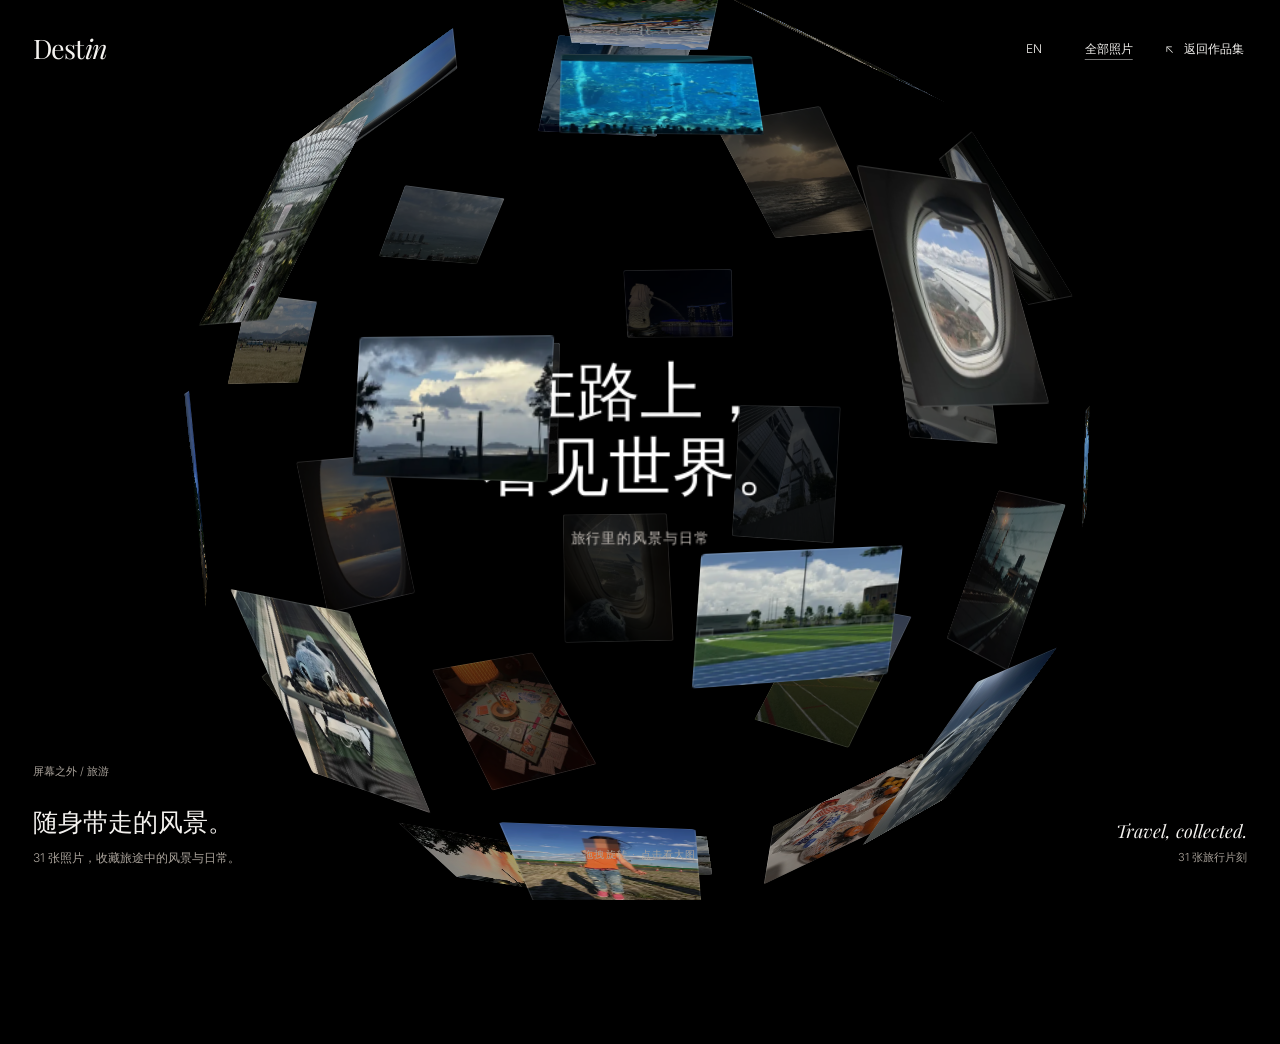
==== travel/index.html @ 28b04e1b "Add complete travel album with an interactive photo sphere" ====
<!doctype html>
<html lang="zh-CN">
<head>
<meta charset="utf-8">
<meta name="viewport" content="width=device-width,initial-scale=1,viewport-fit=cover">
<meta name="theme-color" content="#000000">
<meta name="description" content="Destin 的旅行相册，收藏旅途中的风景与日常。拖拽照片球，探索全部旅行照片。">
<title>Destin | 旅行相册</title>
<link rel="icon" href="data:image/svg+xml,%3Csvg xmlns='http://www.w3.org/2000/svg' viewBox='0 0 64 64'%3E%3Crect width='64' height='64' rx='4' fill='black'/%3E%3Ctext x='16' y='46' font-family='Georgia' font-size='44' fill='%23f4f2ef'%3ED%3C/text%3E%3C/svg%3E">
<link rel="preconnect" href="https://fonts.googleapis.com">
<link rel="preconnect" href="https://fonts.gstatic.com" crossorigin>
<link id="fontStyles" rel="preload" as="style" href="https://fonts.googleapis.com/css2?family=Playfair+Display:ital,wght@0,400;0,500;1,400&family=Inter:wght@300;400;500&display=swap">
<style>
:root{--ink:#f4f2ef;--dim:#aaa39b;--line:rgba(244,242,239,.28);--pad:clamp(14px,2.6vw,34px);--ease:cubic-bezier(.22,.61,.36,1);--serif:"Playfair Display","Songti SC",SimSun,serif;--sans:Inter,"PingFang SC","Microsoft YaHei",sans-serif;--hw:min(56vw,640px);--persp:1150px;--cw:150px;--st:env(safe-area-inset-top,0px);--sb:env(safe-area-inset-bottom,0px);--sl:env(safe-area-inset-left,0px);--sr:env(safe-area-inset-right,0px)}
*{box-sizing:border-box}html{background:#000;color-scheme:dark;scrollbar-gutter:stable}body{margin:0;background:#000;color:var(--ink);font:300 14px/1.6 var(--sans);-webkit-font-smoothing:antialiased;overflow-x:hidden;min-height:100dvh}body.locked{overflow:hidden}button,a{-webkit-tap-highlight-color:transparent;touch-action:manipulation}button{font:inherit;color:inherit;border:0;background:none;cursor:pointer}a{color:inherit;text-decoration:none}button,a{min-height:44px}button:focus-visible,a:focus-visible,[tabindex]:focus-visible{outline:2px solid var(--ink);outline-offset:6px}button:active{opacity:.7}[hidden]{display:none!important}figure,p,h1,h2{margin:0}img{display:block}button:disabled{opacity:.3;cursor:default}.sr-only{position:absolute;width:1px;height:1px;overflow:hidden;clip-path:inset(50%);white-space:nowrap}.skip-link{position:fixed;top:10px;left:10px;z-index:400;padding:10px;background:var(--ink);color:#000;transform:translateY(-150%)}.skip-link:focus{transform:none}
#scrolltrack{height:116vh;height:116dvh;pointer-events:none}#stage{position:fixed;inset:0;z-index:10;perspective:var(--persp);perspective-origin:50% 50%;overflow:hidden;touch-action:none;transition:opacity .5s var(--ease)}#world{position:absolute;top:50%;left:50%;width:0;height:0;transform-style:preserve-3d;will-change:transform}#orb{position:absolute;top:0;left:0;width:0;height:0;transform-style:preserve-3d}#headline{position:absolute;top:0;left:0;width:var(--hw);margin-left:calc(var(--hw)/-2);text-align:center;font:400 clamp(26px,3.8vw,56px)/1.2 var(--serif);color:#fff;pointer-events:none;transform-style:preserve-3d;text-shadow:0 2px 34px #000;user-select:none}#headline .inner{position:absolute;top:0;left:0;width:100%;transform:translateY(-50%)}#headline .word{display:block;opacity:0;transform:translateY(.3em);filter:blur(5px);transition:opacity 1s,transform 1s var(--ease),filter 1s;transition-delay:calc(.15s + var(--i)*.08s)}.revealed #headline .word{opacity:1;transform:none;filter:none}#headline small{display:block;margin-top:20px;font:300 11px/1.6 var(--sans);letter-spacing:.08em;color:#c4beb8}
.card{position:absolute;top:0;left:0;width:var(--cw);height:calc(var(--cw)/1.5);margin-left:calc(var(--cw)/-2);margin-top:calc(var(--cw)/-3);padding:0;min-height:0;backface-visibility:visible}.card.portrait{height:calc(var(--cw)*1.25);margin-top:calc(var(--cw)*-.625)}.card figure{position:relative;width:100%;height:100%;overflow:hidden;border-radius:3px;background:#101010;transition:transform .5s var(--ease)}.card:hover figure,.card:focus-visible figure{transform:scale(1.045)}.card img{width:100%;height:100%;object-fit:cover;user-select:none;pointer-events:none;opacity:0;transition:opacity .5s}.card img.in{opacity:1}.card figure:after{content:"";position:absolute;inset:0;border-radius:3px;background:rgba(0,0,0,var(--d,0));box-shadow:inset 0 0 0 1px rgba(255,255,255,.12);pointer-events:none}.vig{position:fixed;inset:0;z-index:12;pointer-events:none;background:radial-gradient(ellipse 88% 92% at 50% 50%,transparent 48%,rgba(0,0,0,.26) 80%,rgba(0,0,0,.72) 100%)}
header{position:fixed;top:0;left:0;right:0;z-index:60;display:flex;align-items:flex-start;justify-content:space-between;padding:calc(var(--pad)*.8 + var(--st)) calc(var(--pad) + var(--sr)) 8px calc(var(--pad) + var(--sl));mix-blend-mode:difference}.wordmark{display:inline-flex;align-items:center;font:400 clamp(23px,2.1vw,29px)/1 var(--serif);letter-spacing:-.035em}.wordmark em{font-weight:400}.header-actions{display:flex;align-items:center;gap:26px}header button,header .back{font-size:12px;padding:0 3px}.back{display:inline-flex;align-items:center;gap:10px}.language{min-width:44px}#viewBtn{text-decoration:underline;text-underline-offset:6px;text-decoration-color:#777}.chrome{opacity:0;transition:opacity .8s}.revealed .chrome{opacity:1}.album-note{position:fixed;left:calc(var(--pad) + var(--sl));bottom:calc(var(--pad) + var(--sb));z-index:55;max-width:300px}.album-note .breadcrumb{font-size:11px;color:var(--dim);margin-bottom:12px}.breadcrumb a{display:inline-flex;align-items:center}.album-note h2{font:400 25px/1.2 var(--serif);margin-bottom:12px}.album-note p{font-size:12px;color:var(--dim)}.count-note{position:fixed;right:calc(var(--pad) + var(--sr));bottom:calc(var(--pad) + var(--sb));z-index:55;text-align:right;color:var(--dim);font-size:11px}.count-note em{display:block;color:var(--ink);font:italic 18px/1.5 var(--serif);margin-bottom:4px}.cue{position:fixed;bottom:calc(var(--pad) + var(--sb) + 5px);left:50%;transform:translateX(-50%);z-index:54;font-size:10px;letter-spacing:.12em;color:var(--dim)}
#grid{position:fixed;inset:0;z-index:20;background:#000;overflow:auto;padding:120px var(--pad) calc(60px + var(--sb));visibility:hidden;opacity:0;pointer-events:none;transition:opacity .5s}.gridview #grid{visibility:visible;opacity:1;pointer-events:auto}.gridview #stage{opacity:0;pointer-events:none}.gridview .vig,.gridview .album-note,.gridview .count-note,.gridview .cue{visibility:hidden}.grid-intro{max-width:1680px;margin:0 auto 38px}.grid-intro h2{font:400 clamp(30px,4vw,48px)/1.2 var(--serif);margin-bottom:12px}.grid-intro p{font-size:12px;color:var(--dim)}.photos{max-width:1680px;margin:auto;display:grid;grid-template-columns:repeat(auto-fill,minmax(230px,1fr));gap:36px 18px}.tile{display:block;min-width:0;padding:0;text-align:left}.tile figure{aspect-ratio:3/2;overflow:hidden;border-radius:3px;background:#101010}.tile img{width:100%;height:100%;object-fit:cover;opacity:.85;transition:transform .6s var(--ease),opacity .5s}.tile:hover img,.tile:focus-visible img{transform:scale(1.035);opacity:1}.tile .tile-caption{display:flex;justify-content:space-between;gap:14px;margin-top:10px;font-size:12px}.tile-caption span:last-child{font-size:10px;color:var(--dim)}
#viewer{position:fixed;inset:0;z-index:90;padding:calc(70px + var(--st)) var(--pad) calc(24px + var(--sb));display:flex;flex-direction:column;align-items:center;justify-content:center;opacity:0;pointer-events:none;transition:opacity .35s}.viewing #viewer{opacity:1;pointer-events:auto}.viewer-scrim{position:absolute;inset:0}.plate{position:relative;width:min(88vw,1400px);max-width:100%;transition:transform .55s var(--ease),opacity .35s;transform-origin:center}.frame{height:min(74dvh,850px);position:relative;display:flex;align-items:center;justify-content:center}.full-photo{width:100%;height:100%;object-fit:contain;touch-action:pan-y pinch-zoom;filter:drop-shadow(0 22px 40px #000)}.close{position:fixed;top:calc(var(--pad) + var(--st));right:calc(var(--pad) + var(--sr));padding:8px 16px;min-height:44px;border:1px solid var(--line);border-radius:3px;background:rgba(0,0,0,.85);z-index:2;font-size:12px}.close:hover{border-color:var(--ink)}.viewer-meta{display:flex;align-items:center;justify-content:space-between;gap:24px;margin:18px auto 0;max-width:1100px}.viewer-title{min-width:0}#viewerTitle{font:400 clamp(20px,2.2vw,28px)/1.3 var(--serif)}#viewerStatus{color:var(--dim);font-size:11px;margin-top:4px;min-height:18px}.viewer-nav{display:flex;align-items:center;gap:22px;flex:none}.viewer-nav button{min-width:44px;min-height:44px;font-size:25px;border:1px solid var(--line);border-radius:3px}.viewer-nav button:hover{border-color:var(--ink)}#counter{font-size:11px;color:var(--dim);min-width:50px;text-align:center}.viewing header,.viewing .album-note,.viewing .count-note,.viewing .cue{visibility:hidden}.viewing #grid .photos,.viewing #grid .grid-intro{opacity:.1}.viewing #headline{opacity:0!important}
#splash{position:fixed;inset:0;z-index:200;display:grid;place-content:center;justify-items:center;gap:24px;background:#000;transition:opacity .45s}.mark{font:400 48px var(--serif)}.loading-line{width:160px;height:1px;background:#333}.loading-line span{display:block;width:100%;height:100%;background:var(--ink);transform:scaleX(0);transform-origin:left;transition:transform .25s}.loading-label{font-size:11px;color:var(--dim)}#splash.out{opacity:0;pointer-events:none}#dot{position:fixed;top:0;left:0;width:19px;height:19px;margin:-9.5px;border-radius:50%;mix-blend-mode:difference;background:#d6d4d1;z-index:300;pointer-events:none;opacity:0;display:none;transition:width .3s,height .3s,margin .3s,background .3s,border .3s;border:1px solid transparent}#dot.wide{width:50px;height:50px;margin:-25px;background:rgba(244,242,239,.14);border-color:rgba(244,242,239,.75)}.cursor-ready #dot{opacity:1}
@media(hover:hover) and (pointer:fine){#dot{display:block}}@media(pointer:coarse){#stage{touch-action:pan-y}}@media(max-width:900px){.header-actions{gap:16px}.album-note{max-width:240px}.photos{grid-template-columns:repeat(3,minmax(0,1fr));gap:28px 12px}.plate{width:94vw}.frame{height:70dvh}.viewer-meta{gap:20px}.viewer-nav{gap:12px}}
@media(max-width:768px){#headline{font-size:clamp(23px,6.3vw,36px)}.count-note{display:none}.back .back-label{display:none}.header-actions{gap:16px}.album-note h2{font-size:23px}.cue{display:none}.viewer-meta{align-items:flex-start}.viewer-nav{gap:8px}.viewer-nav button{font-size:22px}.photos{grid-template-columns:repeat(2,minmax(0,1fr))}}
@media(max-width:640px){:root{--hw:min(84vw,360px);--pad:clamp(14px,4vw,18px)}header button,header .back{font-size:11px}.header-actions{gap:10px}.back{gap:0;min-width:32px;justify-content:center}#headline small{font-size:9px;letter-spacing:.035em;margin-top:14px}.album-note{max-width:260px}.album-note .breadcrumb{font-size:10px;margin-bottom:8px}.album-note h2{font-size:22px;margin-bottom:8px}.album-note p{font-size:11px}.photos{gap:24px 10px}.tile .tile-caption{font-size:11px;display:block}.tile-caption span:last-child{display:block;margin-top:3px}#grid{padding-top:105px}.grid-intro{margin-bottom:28px}.grid-intro h2{font-size:32px}.grid-intro p{max-width:280px;font-size:11px}.frame{height:65dvh}.plate{width:100%}#viewer{padding-top:calc(76px + var(--st));justify-content:flex-start}.viewer-meta{gap:16px;flex-wrap:wrap;margin-top:16px}.viewer-title{flex:1 1 160px}#viewerTitle{font-size:21px}.viewer-nav{gap:7px}#counter{min-width:44px}.close{top:calc(14px + var(--st))}}
@media(max-width:380px){:root{--hw:min(88vw,320px)}.album-note p{max-width:225px}.header-actions{gap:6px}.wordmark{font-size:22px}.viewer-nav{margin-left:auto}.frame{height:59dvh}.photos{gap:24px 8px}}
@media(max-height:520px) and (orientation:landscape){.album-note,.count-note,.cue{display:none}#headline{font-size:clamp(19px,4.8vh,28px)}#headline small{margin-top:8px}header{padding-top:calc(8px + var(--st))}#viewer{padding:calc(45px + var(--st)) var(--pad) 12px;overflow:auto}.frame{height:61dvh}.viewer-meta{margin-top:8px}.close{top:8px}#viewerTitle{font-size:20px}.viewer-nav button{min-height:36px}.photos{grid-template-columns:repeat(4,minmax(0,1fr))}}
@media(prefers-reduced-motion:reduce){*,*:before,*:after{animation-duration:.01ms!important;transition-duration:.14s!important;transition-delay:0s!important;scroll-behavior:auto!important}#dot{display:none!important}}
</style>
</head>
<body class="locked">
<a class="skip-link" id="skipToPhotos" href="#collection">跳到全部照片</a>
<div id="scrolltrack"></div>
<main id="stage" aria-label="可拖拽旋转的旅行照片球"><div id="world"><div id="orb"></div><h1 id="headline"><span class="inner" id="headlineInner"></span></h1></div></main>
<div class="vig"></div>
<header class="chrome"><a class="wordmark" href="../#interests" aria-label="Destin 作品集">Dest<em>in</em></a><div class="header-actions"><button class="language" id="language" aria-label="Switch to English">EN</button><button id="viewBtn" aria-pressed="false">全部照片</button><a class="back" href="../#interests" id="back"><span aria-hidden="true">↖</span><span class="back-label" id="backLabel">返回作品集</span></a></div></header>
<aside class="album-note chrome"><div class="breadcrumb"><a href="../#interests" id="outsideLink">屏幕之外</a><span aria-hidden="true"> / </span><span id="travelLabel">旅游</span></div><h2 id="albumTitle">随身带走的风景。</h2><p id="albumDescription">31 张照片，收藏旅途中的风景与日常。</p></aside>
<div class="count-note chrome"><em>Travel, collected.</em><span id="albumCount">31 张旅行片刻</span></div><div class="cue chrome" id="dragCue" aria-hidden="true">拖拽旋转 · 点击看大图</div>
<section id="grid" aria-labelledby="collection" inert><div class="grid-intro"><h2 id="collection" tabindex="-1">旅行相册</h2><p id="collectionDescription">旅行里的大风景，也有小小的日常。</p></div><div class="photos" id="photos"></div></section>
<section id="viewer" role="dialog" aria-modal="true" aria-labelledby="viewerTitle" aria-hidden="true" inert><div class="viewer-scrim" id="viewerScrim"></div><button class="close" id="close">关闭</button><div class="plate" id="plate"><div class="frame"><img class="full-photo" id="fullPhoto" alt="" draggable="false"></div><div class="viewer-meta"><div class="viewer-title"><h2 id="viewerTitle"></h2><p id="viewerStatus" role="status"></p></div><div class="viewer-nav"><button id="previous" aria-label="上一张">←</button><span id="counter" aria-live="polite"></span><button id="next" aria-label="下一张">→</button></div></div></div></section>
<div id="splash"><div class="mark">Dest<em>in</em></div><div class="loading-line" role="progressbar" aria-label="加载旅行照片" aria-valuemin="0" aria-valuemax="100" aria-valuenow="0"><span id="progress"></span></div><div class="loading-label" id="loadingLabel">旅行相册</div></div>
<div id="dot" aria-hidden="true"></div>
<noscript><div style="position:fixed;inset:0;z-index:500;background:#000;padding:12vw"><h1>旅行相册</h1><p>开启 JavaScript 以浏览照片球。</p><a href="../#interests">返回作品集</a></div></noscript>
<script>
(() => {
'use strict';
// Preserve the portfolio's native CSS sphere, typography and counter-rotated title.
// DESIGN_VARIANCE: 8 / MOTION_INTENSITY: 7 / VISUAL_DENSITY: 3.
const PHOTOS = [{"id":1,"src":"photos/photo-01.webp","thumb":"photos/thumb-01.webp","width":1205,"height":1600,"zh":"停泊的彩色小船","en":"Boats at the marina"},{"id":2,"src":"photos/photo-02.webp","thumb":"photos/thumb-02.webp","width":1200,"height":1600,"zh":"风与帆","en":"Wind and sails"},{"id":3,"src":"photos/photo-03.webp","thumb":"photos/thumb-03.webp","width":1200,"height":1600,"zh":"树梢上的一片天空","en":"A circle of sky"},{"id":4,"src":"photos/photo-04.webp","thumb":"photos/thumb-04.webp","width":1200,"height":1600,"zh":"舷窗外的海岸","en":"Coastline from above"},{"id":5,"src":"photos/photo-05.webp","thumb":"photos/thumb-05.webp","width":1200,"height":1600,"zh":"海面上的落日","en":"Sunset on the water"},{"id":6,"src":"photos/photo-06.webp","thumb":"photos/thumb-06.webp","width":1600,"height":1200,"zh":"蓝色的水族世界","en":"A world in blue"},{"id":7,"src":"photos/photo-07.webp","thumb":"photos/thumb-07.webp","width":1600,"height":1200,"zh":"海湾与远山","en":"Across the bay"},{"id":8,"src":"photos/photo-08.webp","thumb":"photos/thumb-08.webp","width":1200,"height":1600,"zh":"云层之间","en":"Between the clouds"},{"id":9,"src":"photos/photo-09.webp","thumb":"photos/thumb-09.webp","width":1200,"height":1600,"zh":"绿意与瀑布","en":"A waterfall beneath the glass"},{"id":10,"src":"photos/photo-10.webp","thumb":"photos/thumb-10.webp","width":1600,"height":1200,"zh":"鱼尾狮前的夜色","en":"Night by the Merlion"},{"id":11,"src":"photos/photo-11.webp","thumb":"photos/thumb-11.webp","width":1200,"height":1600,"zh":"起飞之后","en":"After takeoff"},{"id":12,"src":"photos/photo-12.webp","thumb":"photos/thumb-12.webp","width":1600,"height":1200,"zh":"旷野与山","en":"An open field and mountains"},{"id":13,"src":"photos/photo-13.webp","thumb":"photos/thumb-13.webp","width":1200,"height":1600,"zh":"旅途中的地图","en":"A map along the way"},{"id":14,"src":"photos/photo-14.webp","thumb":"photos/thumb-14.webp","width":1600,"height":1200,"zh":"海边的云","en":"Clouds by the water"},{"id":15,"src":"photos/photo-15.webp","thumb":"photos/thumb-15.webp","width":1200,"height":1600,"zh":"潮水退去的地方","en":"Where the tide recedes"},{"id":16,"src":"photos/photo-16.webp","thumb":"photos/thumb-16.webp","width":1600,"height":1200,"zh":"树荫下看海","en":"The sea from the shade"},{"id":17,"src":"photos/photo-17.webp","thumb":"photos/thumb-17.webp","width":1200,"height":1600,"zh":"沿海的小路","en":"A path along the coast"},{"id":18,"src":"photos/photo-18.webp","thumb":"photos/thumb-18.webp","width":1200,"height":1600,"zh":"抬头看城市","en":"Looking up at the city"},{"id":19,"src":"photos/photo-19.webp","thumb":"photos/thumb-19.webp","width":1600,"height":1200,"zh":"蓝色跑道旁","en":"Beside the blue track"},{"id":20,"src":"photos/photo-20.webp","thumb":"photos/thumb-20.webp","width":1200,"height":1600,"zh":"舷窗里的黄昏","en":"Dusk through a window"},{"id":21,"src":"photos/photo-21.webp","thumb":"photos/thumb-21.webp","width":1200,"height":1600,"zh":"城市入夜时","en":"When the city lights up"},{"id":22,"src":"photos/photo-22.webp","thumb":"photos/thumb-22.webp","width":1200,"height":1600,"zh":"同行的小伙伴","en":"A little travel companion"},{"id":23,"src":"photos/photo-23.webp","thumb":"photos/thumb-23.webp","width":1200,"height":1600,"zh":"一起看向窗外","en":"Looking out together"},{"id":24,"src":"photos/photo-24.webp","thumb":"photos/thumb-24.webp","width":1200,"height":1600,"zh":"云海之上","en":"Above a sea of clouds"},{"id":25,"src":"photos/photo-25.webp","thumb":"photos/thumb-25.webp","width":1600,"height":1200,"zh":"江边的城市灯光","en":"City lights across the river"},{"id":26,"src":"photos/photo-26.webp","thumb":"photos/thumb-26.webp","width":1200,"height":1600,"zh":"晴天的运动场","en":"A field under clear skies"},{"id":27,"src":"photos/photo-27.webp","thumb":"photos/thumb-27.webp","width":1200,"height":1600,"zh":"阳光里的跳跃","en":"A jump in the sunshine"},{"id":28,"src":"photos/photo-28.webp","thumb":"photos/thumb-28.webp","width":1200,"height":1600,"zh":"旅途中的桌游时间","en":"A board-game break"},{"id":29,"src":"photos/photo-29.webp","thumb":"photos/thumb-29.webp","width":1200,"height":1600,"zh":"旅途里的零食与水果","en":"Snacks and fruit along the way"},{"id":30,"src":"photos/photo-30.webp","thumb":"photos/thumb-30.webp","width":900,"height":1600,"zh":"街道尽头的晚霞","en":"Sunset down the street"},{"id":31,"src":"photos/photo-31.webp","thumb":"photos/thumb-31.webp","width":1600,"height":900,"zh":"一起看远方","en":"Looking toward the horizon"}];
const $=id=>document.getElementById(id),body=document.body,reduced=matchMedia('(prefers-reduced-motion:reduce)'),coarse=matchMedia('(pointer:coarse)'),fine=matchMedia('(hover:hover) and (pointer:fine)');
const copy={zh:{title:'Destin | 旅行相册',headline:['在路上，','看见世界。'],sub:'旅行里的风景与日常',outside:'屏幕之外',travel:'旅游',albumTitle:'随身带走的风景。',description:`${PHOTOS.length} 张照片，收藏旅途中的风景与日常。`,count:`${PHOTOS.length} 张旅行片刻`,drag:'拖拽旋转 · 点击看大图',collection:'旅行相册',collectionDescription:'旅行里的大风景，也有小小的日常。',all:'全部照片',sphere:'空间画廊',back:'返回作品集',language:'Switch to English',close:'关闭',previous:'上一张',next:'下一张',stage:'可拖拽旋转的旅行照片球',skip:'跳到全部照片',loading:'加载旅行照片',open:'查看照片',waiting:'正在加载大图',failure:'大图暂时无法加载，正在显示预览。'},en:{title:'Destin | Travel, Collected',headline:['Out there,','looking closer.'],sub:'Scenes and everyday moments along the way',outside:'Outside the screen',travel:'Travel',albumTitle:'A little of everywhere.',description:`${PHOTOS.length} photographs of places and everyday moments.`,count:`${PHOTOS.length} moments along the way`,drag:'Drag to rotate · Click to look closer',collection:'Travel, collected.',collectionDescription:'Big views. Small moments. A little of life along the way.',all:'All photos',sphere:'Sphere view',back:'Back to portfolio',language:'切换至中文',close:'Close',previous:'Previous photo',next:'Next photo',stage:'Draggable three-dimensional travel photo gallery',skip:'Skip to all photos',loading:'Loading travel photos',open:'View photo',waiting:'Loading the full photograph',failure:'The full photograph is unavailable. Showing its preview.'}};
$('fontStyles').rel='stylesheet';
let lang='zh';try{lang=localStorage.getItem('destin-portfolio-language')==='en'?'en':'zh'}catch{}
let R=300,perspective=1150,camZ=0,yaw=0,pitch=0,vx=0,vy=0,drag=null,gridOpen=false,viewerOpen=false,active=0,source=null,previousFocus=null,token=0,closeTimer=0,revealed=false,rendered='',lastW=0,lastH=0,loaded=0;
const cards=[],tiles=[],GA=Math.PI*(3-Math.sqrt(5)),fullCache=new Map();
PHOTOS.forEach((photo,i)=>{
 const y=1-i/(PHOTOS.length-1)*2,rad=Math.sqrt(Math.max(0,1-y*y)),theta=i*GA+Math.PI*2/3,v={x:Math.cos(theta)*rad,y,z:Math.sin(theta)*rad};
 const el=document.createElement('button');el.className='card'+(photo.height>photo.width?' portrait':'');el.dataset.index=i;el.innerHTML='<figure><img alt="" draggable="false" decoding="async"></figure>';const img=el.querySelector('img');img.width=photo.width;img.height=photo.height;
 let counted=false;const ready=()=>{if(counted)return;counted=true;img.classList.add('in');loaded++;if($('progress')){$('progress').style.transform=`scaleX(${loaded/PHOTOS.length})`;document.querySelector('.loading-line')?.setAttribute('aria-valuenow',Math.round(loaded/PHOTOS.length*100))}if(loaded===PHOTOS.length)setTimeout(reveal,Math.max(0,550-performance.now()))};img.onload=ready;img.onerror=ready;img.src=innerWidth<=640?photo.thumb.replace('thumb-','small-'):photo.thumb;el.addEventListener('click',e=>{if(e.detail===0)openPhoto(i,el)});$('orb').append(el);cards.push({el,img,v,dim:-1,opacity:-1});
 const tile=document.createElement('button');tile.className='tile';tile.dataset.index=i;tile.innerHTML='<figure><img alt="" loading="lazy" decoding="async"></figure><div class="tile-caption"><span></span><span></span></div>';tile.querySelector('img').dataset.src=photo.thumb;tile.querySelector('img').width=photo.width;tile.querySelector('img').height=photo.height;tile.addEventListener('click',()=>openPhoto(i,tile));$('photos').append(tile);tiles.push(tile);
});
function setText(id,value){const el=$(id);if(el)el.textContent=value}
function language(){const c=copy[lang];document.documentElement.lang=lang==='zh'?'zh-CN':'en';document.title=c.title;$('headlineInner').replaceChildren();c.headline.forEach((word,i)=>{const span=document.createElement('span');span.className='word';span.style.setProperty('--i',i);span.textContent=word;$('headlineInner').append(span)});const small=document.createElement('small');small.textContent=c.sub;$('headlineInner').append(small);[['outsideLink',c.outside],['travelLabel',c.travel],['albumTitle',c.albumTitle],['albumDescription',c.description],['albumCount',c.count],['dragCue',c.drag],['collection',c.collection],['collectionDescription',c.collectionDescription],['backLabel',c.back],['close',c.close],['loadingLabel',c.travel],['skipToPhotos',c.skip]].forEach(([id,value])=>setText(id,value));setText('viewBtn',gridOpen?c.sphere:c.all);setText('language',lang==='zh'?'EN':'中文');$('language').setAttribute('aria-label',(lang==='zh'?'EN':'中文')+' · '+c.language);$('back').setAttribute('aria-label',c.back);$('stage').setAttribute('aria-label',c.stage);$('previous').setAttribute('aria-label',c.previous);$('next').setAttribute('aria-label',c.next);document.querySelector('.wordmark').setAttribute('aria-label','Destin · '+c.back);document.querySelector('.loading-line')?.setAttribute('aria-label',c.loading);PHOTOS.forEach((photo,i)=>{cards[i].el.setAttribute('aria-label',c.open+' '+(i+1)+' · '+photo[lang]);cards[i].img.alt=photo[lang];const tile=tiles[i];tile.querySelector('img').alt=photo[lang];tile.querySelector('.tile-caption span').textContent=photo[lang];tile.querySelector('.tile-caption span:last-child').textContent=String(i+1).padStart(2,'0');tile.setAttribute('aria-label',c.open+' '+(i+1)+' · '+photo[lang])});if(viewerOpen)updateCaption()}
function layout(force=false){const w=innerWidth,h=innerHeight;if(!force&&Math.abs(w-lastW)<20&&Math.abs(h-lastH)<20)return;lastW=w;lastH=h;const sm=w<=380,md=w<=640;R=Math.max(sm?108:md?120:155,Math.min(480,h*(sm?.38:md?.42:.46),w*(sm?.48:md?.52:.58)));perspective=sm?620:md?760:w<=900?920:1150;const cw=Math.round(Math.max(58,R*(md?.32:.34)));document.documentElement.style.setProperty('--cw',cw+'px');document.documentElement.style.setProperty('--persp',perspective+'px');cards.forEach(({el,v})=>{const lat=Math.asin(v.y)*180/Math.PI,lon=Math.atan2(v.x,v.z)*180/Math.PI;el.style.transform=`translate3d(${v.x*R}px,${-v.y*R}px,${v.z*R}px) rotateY(${lon}deg) rotateX(${lat}deg)`});rendered=''}
const clamp=(v,a,b)=>Math.max(a,Math.min(b,v));let px=0,py=0,cx=0,cy=0,cursorOn=false;
function frame(){if(!document.hidden){const p=clamp(scrollY/(lastH*.16),0,1);if(!drag&&!viewerOpen&&!gridOpen){yaw+=vx;pitch+=vy;vx*=.94;vy*=.94;if(Math.abs(vx)<.002)vx=0;if(Math.abs(vy)<.002)vy=0}pitch=clamp(pitch,-28,36);const target=p*Math.min(64,R*.12);camZ+=(target-camZ)*(reduced.matches?1:.075);if(Math.abs(target-camZ)<.001)camZ=target;const sx=-4+pitch,sy=yaw,key=[R,sx,sy,camZ,p,viewerOpen,active].join(':');if(key!==rendered){rendered=key;$('world').style.transform=`translateZ(${camZ}px) rotateY(${sy}deg) rotateX(${sx}deg)`;$('headline').style.transform=`rotateX(${-sx}deg) rotateY(${-sy}deg) translateZ(${R*.62}px)`;const rx=sx*Math.PI/180,ry=sy*Math.PI/180;cards.forEach((card,i)=>{const v=card.v,zx=-v.y*Math.sin(rx)+v.z*Math.cos(rx),zf=-v.x*Math.sin(ry)+zx*Math.cos(ry),base=.14+.86*Math.pow((zf+1)/2,.85);let dim=(1-Math.min(1,p*1.6))*(1-base),opacity=1;if(viewerOpen){dim=Math.min(1,dim+.78);if(i===active)opacity=0}const d=Math.round(dim*1000)/1000;if(d!==card.dim){card.el.style.setProperty('--d',d);card.dim=d}if(opacity!==card.opacity){card.el.style.opacity=opacity;card.opacity=opacity}})}if(cursorOn&&!reduced.matches&&Math.abs(px-cx)+Math.abs(py-cy)>.03){cx+=(px-cx)*.2;cy+=(py-cy)*.2;$('dot').style.transform=`translate3d(${cx}px,${cy}px,0)`}}requestAnimationFrame(frame)}
function state(){const locked=viewerOpen||gridOpen||!revealed;body.classList.toggle('locked',locked);document.documentElement.style.overflow=locked?'hidden':'';$('stage').inert=viewerOpen||gridOpen||!revealed;$('grid').inert=viewerOpen||!gridOpen;document.querySelector('header').inert=viewerOpen||!revealed;document.querySelector('.album-note').inert=viewerOpen||gridOpen||!revealed}
function grid(on){if(on)tiles.forEach(tile=>{const img=tile.querySelector('img');if(img.dataset.src){img.src=img.dataset.src;delete img.dataset.src}});gridOpen=on;body.classList.toggle('gridview',on);$('viewBtn').setAttribute('aria-pressed',String(on));setText('viewBtn',on?copy[lang].sphere:copy[lang].all);state();if(on)$('collection').focus({preventScroll:true});else $('viewBtn').focus({preventScroll:true})}
$('stage').addEventListener('pointerdown',e=>{if(viewerOpen||gridOpen||!revealed||e.button!==0)return;const card=e.target.closest('.card');drag={id:e.pointerId,sx:e.clientX,sy:e.clientY,x:e.clientX,y:e.clientY,card,index:card?Number(card.dataset.index):-1,active:e.pointerType!=='touch',moved:0};vx=vy=0;if(drag.active)$('stage').setPointerCapture(e.pointerId)});
$('stage').addEventListener('pointermove',e=>{if(!drag||drag.id!==e.pointerId)return;const dx=e.clientX-drag.sx,dy=e.clientY-drag.sy;drag.moved=Math.hypot(dx,dy);if(!drag.active){if(drag.moved<10)return;if(Math.abs(dy)>Math.abs(dx)*1.15){drag=null;return}drag.active=true;$('stage').setPointerCapture(e.pointerId)}vx=(e.clientX-drag.x)*.13;vy=(e.clientY-drag.y)*.13;yaw+=vx;pitch+=vy;drag.x=e.clientX;drag.y=e.clientY;e.preventDefault()});
function endDrag(e){if(!drag||drag.id!==e.pointerId)return;const d=drag;drag=null;if($('stage').hasPointerCapture(e.pointerId))$('stage').releasePointerCapture(e.pointerId);if(reduced.matches||e.type==='pointercancel')vx=vy=0;if(e.type==='pointerup'&&d.moved<(coarse.matches?14:6)&&d.card){vx=vy=0;openPhoto(d.index,d.card)}}$('stage').addEventListener('pointerup',endDrag);$('stage').addEventListener('pointercancel',endDrag);$('stage').addEventListener('lostpointercapture',()=>drag=null);
function fullImage(index){if(fullCache.has(index))return fullCache.get(index);const photo=new Image;photo.decoding='async';const result=photo.decode?new Promise((resolve,reject)=>{photo.onload=()=>resolve(photo);photo.onerror=reject;photo.src=PHOTOS[index].src}):Promise.reject();fullCache.set(index,result);result.catch(()=>fullCache.delete(index));return result}
function updateCaption(status=''){setText('viewerTitle',PHOTOS[active][lang]);$('fullPhoto').alt=PHOTOS[active][lang];setText('counter',String(active+1).padStart(2,'0')+' / '+PHOTOS.length);setText('viewerStatus',status)}
async function displayPhoto(index){active=(index+PHOTOS.length)%PHOTOS.length;const current=++token;$('fullPhoto').src=PHOTOS[active].thumb;updateCaption(copy[lang].waiting);try{const image=await fullImage(active);if(current!==token||!viewerOpen)return;$('fullPhoto').src=image.src;updateCaption();const schedule=window.requestIdleCallback||((fn)=>setTimeout(fn,150));schedule(()=>{fullImage((active+1)%PHOTOS.length).catch(()=>{});fullImage((active-1+PHOTOS.length)%PHOTOS.length).catch(()=>{})})}catch{if(current===token&&viewerOpen)updateCaption(copy[lang].failure)}}
function openPhoto(index,from){clearTimeout(closeTimer);const resetting=$('plate');resetting.style.transition='none';resetting.style.transform='';resetting.style.opacity='';source=from;previousFocus=document.activeElement;viewerOpen=true;body.classList.add('viewing');$('viewer').inert=false;$('viewer').setAttribute('aria-hidden','false');state();displayPhoto(index);const plate=$('plate'),a=from.getBoundingClientRect(),b=plate.getBoundingClientRect();plate.style.transition='none';plate.style.transform=`translate(${a.x+a.width/2-b.x-b.width/2}px,${a.y+a.height/2-b.y-b.height/2}px) scale(${Math.max(.04,a.width/b.width)})`;plate.style.opacity='0';void plate.offsetWidth;requestAnimationFrame(()=>{if(!viewerOpen)return;plate.style.transition='';plate.style.transform='';plate.style.opacity='';$('close').focus({preventScroll:true})})}
function closePhoto(){if(!viewerOpen)return;++token;viewerOpen=false;body.classList.remove('viewing');$('viewer').inert=true;$('viewer').setAttribute('aria-hidden','true');const plate=$('plate'),to=source?.getBoundingClientRect(),from=plate.getBoundingClientRect();if(to&&to.width)plate.style.transform=`translate(${to.x+to.width/2-from.x-from.width/2}px,${to.y+to.height/2-from.y-from.height/2}px) scale(${Math.max(.04,to.width/from.width)})`;plate.style.opacity='0';state();(previousFocus||source||$('viewBtn')).focus({preventScroll:true});closeTimer=setTimeout(()=>{plate.style.transition='none';plate.style.transform='';plate.style.opacity='';void plate.offsetWidth;plate.style.transition=''},reduced.matches?150:580)}
$('viewBtn').addEventListener('click',()=>grid(!gridOpen));$('language').addEventListener('click',()=>{lang=lang==='zh'?'en':'zh';try{localStorage.setItem('destin-portfolio-language',lang)}catch{}language()});$('skipToPhotos').addEventListener('click',e=>{e.preventDefault();grid(true)});$('close').addEventListener('click',closePhoto);$('viewerScrim').addEventListener('click',closePhoto);$('previous').addEventListener('click',()=>displayPhoto(active-1));$('next').addEventListener('click',()=>displayPhoto(active+1));
document.addEventListener('keydown',e=>{if(e.key==='Escape'){if(viewerOpen)closePhoto();else if(gridOpen)grid(false)}if(!viewerOpen)return;if(e.key==='ArrowLeft'||e.key==='ArrowRight'){e.preventDefault();displayPhoto(active+(e.key==='ArrowRight'?1:-1))}if(e.key==='Tab'){const controls=[$('close'),$('previous'),$('next')],first=controls[0],last=controls[controls.length-1];if(e.shiftKey&&(document.activeElement===first||!controls.includes(document.activeElement))){e.preventDefault();last.focus()}else if(!e.shiftKey&&(document.activeElement===last||!controls.includes(document.activeElement))){e.preventDefault();first.focus()}}});
let swipe=null;$('fullPhoto').addEventListener('pointerdown',e=>{if(e.pointerType==='touch')swipe={x:e.clientX,y:e.clientY}});$('fullPhoto').addEventListener('pointerup',e=>{if(!swipe)return;const dx=e.clientX-swipe.x,dy=e.clientY-swipe.y;swipe=null;if(Math.abs(dx)>55&&Math.abs(dx)>Math.abs(dy)*1.5)displayPhoto(active+(dx<0?1:-1))});$('fullPhoto').addEventListener('pointercancel',()=>swipe=null);
document.addEventListener('pointermove',e=>{if(e.pointerType==='touch'||!fine.matches)return;px=e.clientX;py=e.clientY;if(!cursorOn){cx=px;cy=py;cursorOn=true}$('dot').classList.toggle('wide',!!e.target.closest('button,a'));body.classList.add('cursor-ready')});document.addEventListener('pointerleave',()=>body.classList.remove('cursor-ready'));window.addEventListener('resize',()=>layout());window.addEventListener('orientationchange',()=>setTimeout(()=>layout(true),220));if(window.visualViewport)visualViewport.addEventListener('resize',()=>layout());
function reveal(){if(revealed)return;revealed=true;layout(true);body.classList.add('revealed');$('splash').classList.add('out');$('progress').style.transform='scaleX(1)';state();setTimeout(()=>$('splash')?.remove(),500)}
language();layout(true);state();frame();setTimeout(reveal,2800);
})();
</script>
</body>
</html>
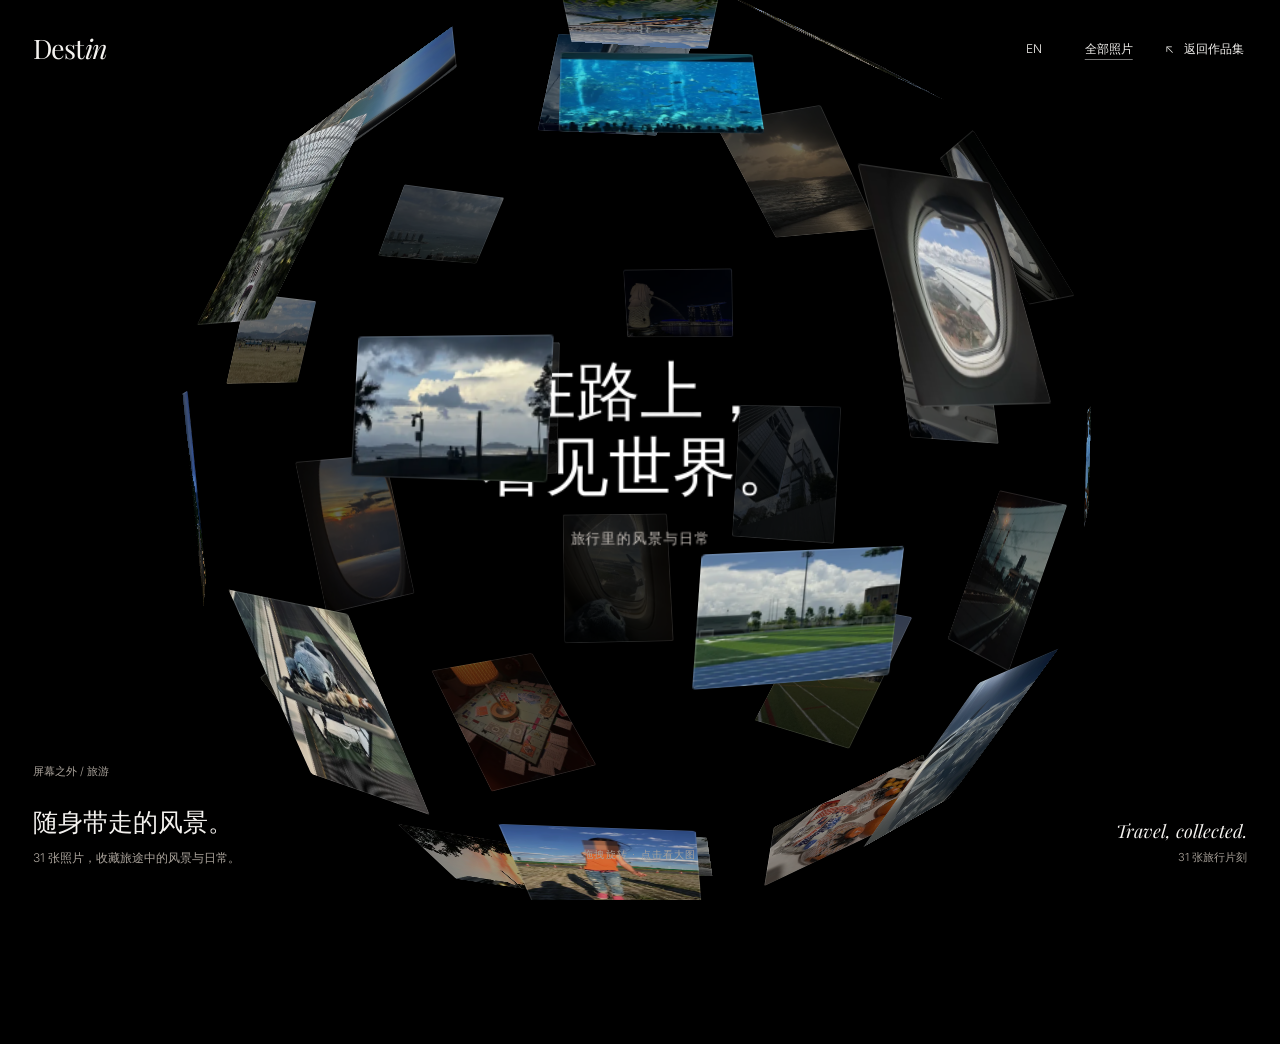
==== commit 02435eca: "Fix portfolio navigation when opening local HTML files" ====
--- a/travel/index.html
+++ b/travel/index.html
@@ -32,14 +32,14 @@
 <div id="scrolltrack"></div>
 <main id="stage" aria-label="可拖拽旋转的旅行照片球"><div id="world"><div id="orb"></div><h1 id="headline"><span class="inner" id="headlineInner"></span></h1></div></main>
 <div class="vig"></div>
-<header class="chrome"><a class="wordmark" href="../#interests" aria-label="Destin 作品集">Dest<em>in</em></a><div class="header-actions"><button class="language" id="language" aria-label="Switch to English">EN</button><button id="viewBtn" aria-pressed="false">全部照片</button><a class="back" href="../#interests" id="back"><span aria-hidden="true">↖</span><span class="back-label" id="backLabel">返回作品集</span></a></div></header>
-<aside class="album-note chrome"><div class="breadcrumb"><a href="../#interests" id="outsideLink">屏幕之外</a><span aria-hidden="true"> / </span><span id="travelLabel">旅游</span></div><h2 id="albumTitle">随身带走的风景。</h2><p id="albumDescription">31 张照片，收藏旅途中的风景与日常。</p></aside>
+<header class="chrome"><a class="wordmark" href="../index.html#interests" aria-label="Destin 作品集">Dest<em>in</em></a><div class="header-actions"><button class="language" id="language" aria-label="Switch to English">EN</button><button id="viewBtn" aria-pressed="false">全部照片</button><a class="back" href="../index.html#interests" id="back"><span aria-hidden="true">↖</span><span class="back-label" id="backLabel">返回作品集</span></a></div></header>
+<aside class="album-note chrome"><div class="breadcrumb"><a href="../index.html#interests" id="outsideLink">屏幕之外</a><span aria-hidden="true"> / </span><span id="travelLabel">旅游</span></div><h2 id="albumTitle">随身带走的风景。</h2><p id="albumDescription">31 张照片，收藏旅途中的风景与日常。</p></aside>
 <div class="count-note chrome"><em>Travel, collected.</em><span id="albumCount">31 张旅行片刻</span></div><div class="cue chrome" id="dragCue" aria-hidden="true">拖拽旋转 · 点击看大图</div>
 <section id="grid" aria-labelledby="collection" inert><div class="grid-intro"><h2 id="collection" tabindex="-1">旅行相册</h2><p id="collectionDescription">旅行里的大风景，也有小小的日常。</p></div><div class="photos" id="photos"></div></section>
 <section id="viewer" role="dialog" aria-modal="true" aria-labelledby="viewerTitle" aria-hidden="true" inert><div class="viewer-scrim" id="viewerScrim"></div><button class="close" id="close">关闭</button><div class="plate" id="plate"><div class="frame"><img class="full-photo" id="fullPhoto" alt="" draggable="false"></div><div class="viewer-meta"><div class="viewer-title"><h2 id="viewerTitle"></h2><p id="viewerStatus" role="status"></p></div><div class="viewer-nav"><button id="previous" aria-label="上一张">←</button><span id="counter" aria-live="polite"></span><button id="next" aria-label="下一张">→</button></div></div></div></section>
 <div id="splash"><div class="mark">Dest<em>in</em></div><div class="loading-line" role="progressbar" aria-label="加载旅行照片" aria-valuemin="0" aria-valuemax="100" aria-valuenow="0"><span id="progress"></span></div><div class="loading-label" id="loadingLabel">旅行相册</div></div>
 <div id="dot" aria-hidden="true"></div>
-<noscript><div style="position:fixed;inset:0;z-index:500;background:#000;padding:12vw"><h1>旅行相册</h1><p>开启 JavaScript 以浏览照片球。</p><a href="../#interests">返回作品集</a></div></noscript>
+<noscript><div style="position:fixed;inset:0;z-index:500;background:#000;padding:12vw"><h1>旅行相册</h1><p>开启 JavaScript 以浏览照片球。</p><a href="../index.html#interests">返回作品集</a></div></noscript>
 <script>
 (() => {
 'use strict';
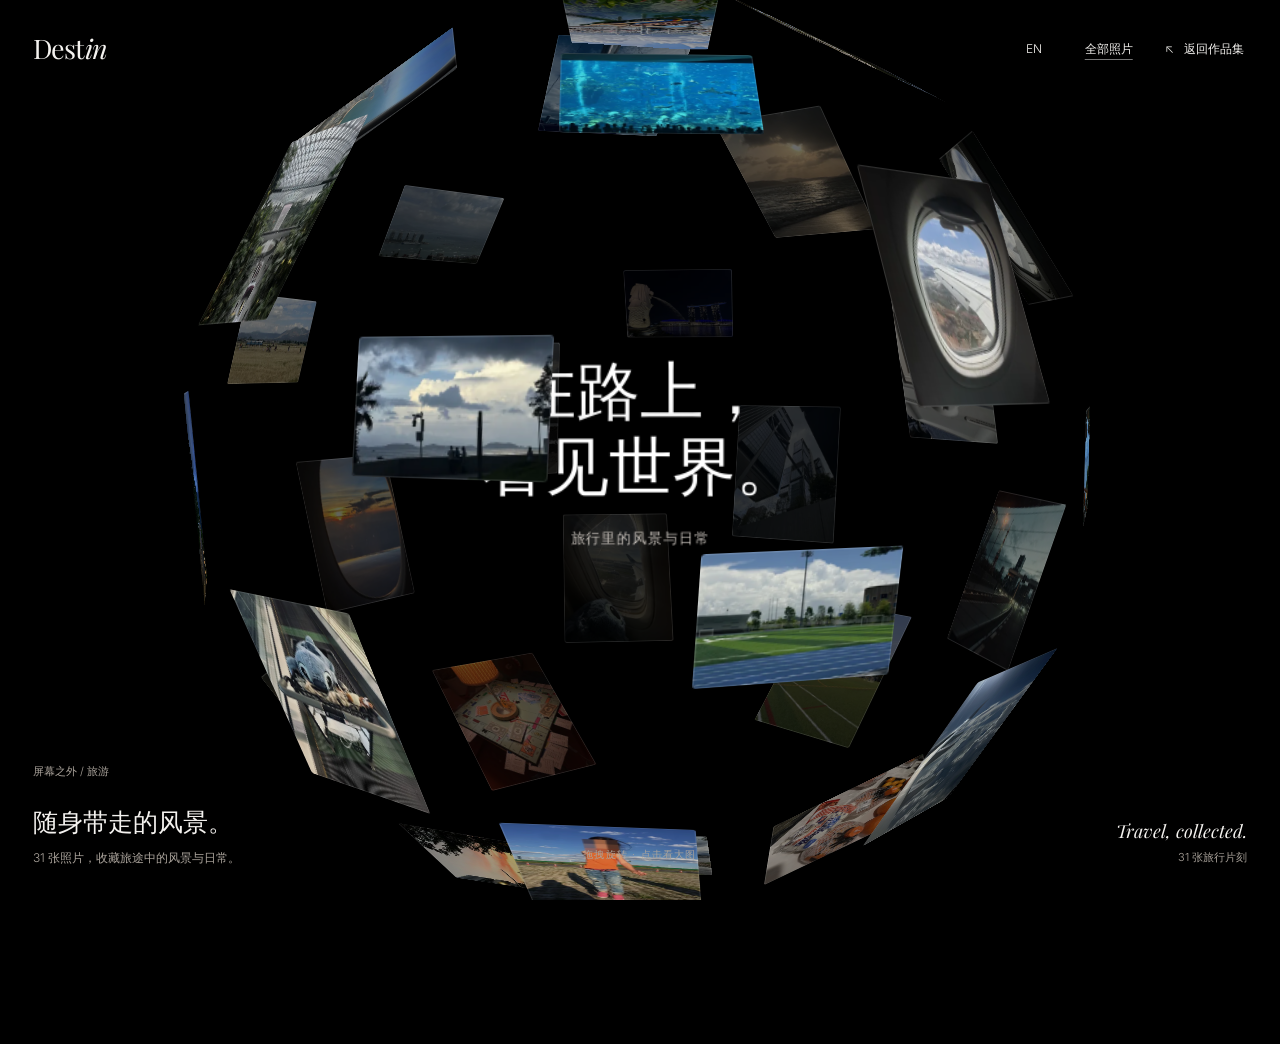
==== commit df1ad1fe: "Use the published portfolio for travel return navigation" ====
--- a/travel/index.html
+++ b/travel/index.html
@@ -32,14 +32,14 @@
 <div id="scrolltrack"></div>
 <main id="stage" aria-label="可拖拽旋转的旅行照片球"><div id="world"><div id="orb"></div><h1 id="headline"><span class="inner" id="headlineInner"></span></h1></div></main>
 <div class="vig"></div>
-<header class="chrome"><a class="wordmark" href="../index.html#interests" aria-label="Destin 作品集">Dest<em>in</em></a><div class="header-actions"><button class="language" id="language" aria-label="Switch to English">EN</button><button id="viewBtn" aria-pressed="false">全部照片</button><a class="back" href="../index.html#interests" id="back"><span aria-hidden="true">↖</span><span class="back-label" id="backLabel">返回作品集</span></a></div></header>
-<aside class="album-note chrome"><div class="breadcrumb"><a href="../index.html#interests" id="outsideLink">屏幕之外</a><span aria-hidden="true"> / </span><span id="travelLabel">旅游</span></div><h2 id="albumTitle">随身带走的风景。</h2><p id="albumDescription">31 张照片，收藏旅途中的风景与日常。</p></aside>
+<header class="chrome"><a class="wordmark" href="https://archer1017.github.io/project-portfolio/index.html#interests" aria-label="Destin 作品集">Dest<em>in</em></a><div class="header-actions"><button class="language" id="language" aria-label="Switch to English">EN</button><button id="viewBtn" aria-pressed="false">全部照片</button><a class="back" href="https://archer1017.github.io/project-portfolio/index.html#interests" id="back"><span aria-hidden="true">↖</span><span class="back-label" id="backLabel">返回作品集</span></a></div></header>
+<aside class="album-note chrome"><div class="breadcrumb"><a href="https://archer1017.github.io/project-portfolio/index.html#interests" id="outsideLink">屏幕之外</a><span aria-hidden="true"> / </span><span id="travelLabel">旅游</span></div><h2 id="albumTitle">随身带走的风景。</h2><p id="albumDescription">31 张照片，收藏旅途中的风景与日常。</p></aside>
 <div class="count-note chrome"><em>Travel, collected.</em><span id="albumCount">31 张旅行片刻</span></div><div class="cue chrome" id="dragCue" aria-hidden="true">拖拽旋转 · 点击看大图</div>
 <section id="grid" aria-labelledby="collection" inert><div class="grid-intro"><h2 id="collection" tabindex="-1">旅行相册</h2><p id="collectionDescription">旅行里的大风景，也有小小的日常。</p></div><div class="photos" id="photos"></div></section>
 <section id="viewer" role="dialog" aria-modal="true" aria-labelledby="viewerTitle" aria-hidden="true" inert><div class="viewer-scrim" id="viewerScrim"></div><button class="close" id="close">关闭</button><div class="plate" id="plate"><div class="frame"><img class="full-photo" id="fullPhoto" alt="" draggable="false"></div><div class="viewer-meta"><div class="viewer-title"><h2 id="viewerTitle"></h2><p id="viewerStatus" role="status"></p></div><div class="viewer-nav"><button id="previous" aria-label="上一张">←</button><span id="counter" aria-live="polite"></span><button id="next" aria-label="下一张">→</button></div></div></div></section>
 <div id="splash"><div class="mark">Dest<em>in</em></div><div class="loading-line" role="progressbar" aria-label="加载旅行照片" aria-valuemin="0" aria-valuemax="100" aria-valuenow="0"><span id="progress"></span></div><div class="loading-label" id="loadingLabel">旅行相册</div></div>
 <div id="dot" aria-hidden="true"></div>
-<noscript><div style="position:fixed;inset:0;z-index:500;background:#000;padding:12vw"><h1>旅行相册</h1><p>开启 JavaScript 以浏览照片球。</p><a href="../index.html#interests">返回作品集</a></div></noscript>
+<noscript><div style="position:fixed;inset:0;z-index:500;background:#000;padding:12vw"><h1>旅行相册</h1><p>开启 JavaScript 以浏览照片球。</p><a href="https://archer1017.github.io/project-portfolio/index.html#interests">返回作品集</a></div></noscript>
 <script>
 (() => {
 'use strict';
